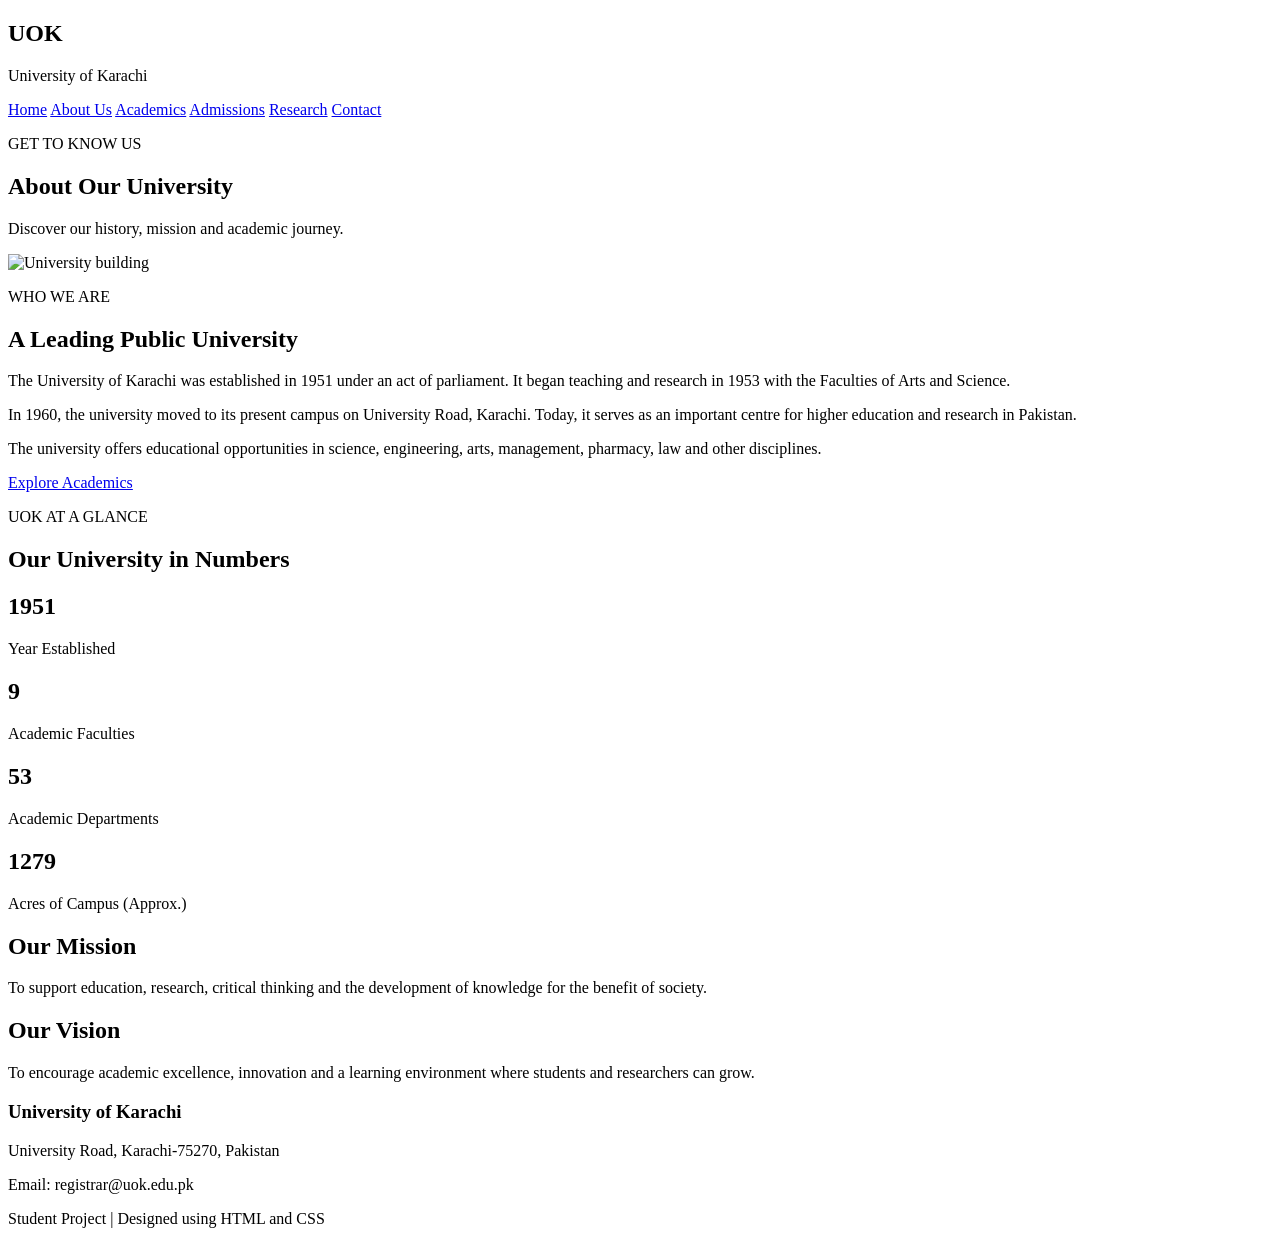
==== about.html @ 8d5c0693 "Add files via upload" ====
<!DOCTYPE html>
<html lang="en">
<head>
    <meta charset="UTF-8">
    <meta name="viewport" content="width=device-width, initial-scale=1.0">
    <title>University of Karachi | About Us</title>
    <link rel="stylesheet" href="style.css">
</head>
<body>

    <header class="header">
        <div class="logo">
            <h2>UOK</h2>
            <p>University of Karachi</p>
        </div>

        <nav>
            <a href="index.html">Home</a>
            <a class="active" href="about.html">About Us</a>
            <a href="academics.html">Academics</a>
            <a href="admissions.html">Admissions</a>
            <a href="research.html">Research</a>
            <a href="contact.html">Contact</a>
        </nav>
    </header>

    <section class="page-banner">
        <p class="tagline">GET TO KNOW US</p>
        <h1>About Our University</h1>
        <p>Discover our history, mission and academic journey.</p>
    </section>

    <section class="about-section">
        <div class="about-image">
            <img
                src="https://images.unsplash.com/photo-1562774053-701939374585?auto=format&fit=crop&w=1000&q=85"
                alt="University building">
        </div>

        <div class="about-text">
            <p class="tagline">WHO WE ARE</p>
            <h2>A Leading Public University</h2>

            <p>
                The University of Karachi was established in
                1951 under an act of parliament. It began
                teaching and research in 1953 with the
                Faculties of Arts and Science.
            </p>

            <p>
                In 1960, the university moved to its present
                campus on University Road, Karachi. Today,
                it serves as an important centre for higher
                education and research in Pakistan.
            </p>

            <p>
                The university offers educational opportunities
                in science, engineering, arts, management,
                pharmacy, law and other disciplines.
            </p>

            <a class="btn" href="academics.html">Explore Academics</a>
        </div>
    </section>

    <section class="facts-section">
        <div class="section-heading">
            <p class="tagline">UOK AT A GLANCE</p>
            <h2>Our University in Numbers</h2>
        </div>

        <div class="facts-container">
            <div class="fact-box">
                <h2>1951</h2>
                <p>Year Established</p>
            </div>

            <div class="fact-box">
                <h2>9</h2>
                <p>Academic Faculties</p>
            </div>

            <div class="fact-box">
                <h2>53</h2>
                <p>Academic Departments</p>
            </div>

            <div class="fact-box">
                <h2>1279</h2>
                <p>Acres of Campus (Approx.)</p>
            </div>
        </div>
    </section>

    <section class="mission-section">
        <div class="mission-card">
            <h2>Our Mission</h2>
            <p>
                To support education, research, critical thinking
                and the development of knowledge for the benefit
                of society.
            </p>
        </div>

        <div class="mission-card">
            <h2>Our Vision</h2>
            <p>
                To encourage academic excellence, innovation
                and a learning environment where students and
                researchers can grow.
            </p>
        </div>
    </section>

    <footer>
        <h3>University of Karachi</h3>
        <p>University Road, Karachi-75270, Pakistan</p>
        <p>Email: registrar@uok.edu.pk</p>
        <p class="copyright">
            Student Project | Designed using HTML and CSS
        </p>
    </footer>

</body>
</html>
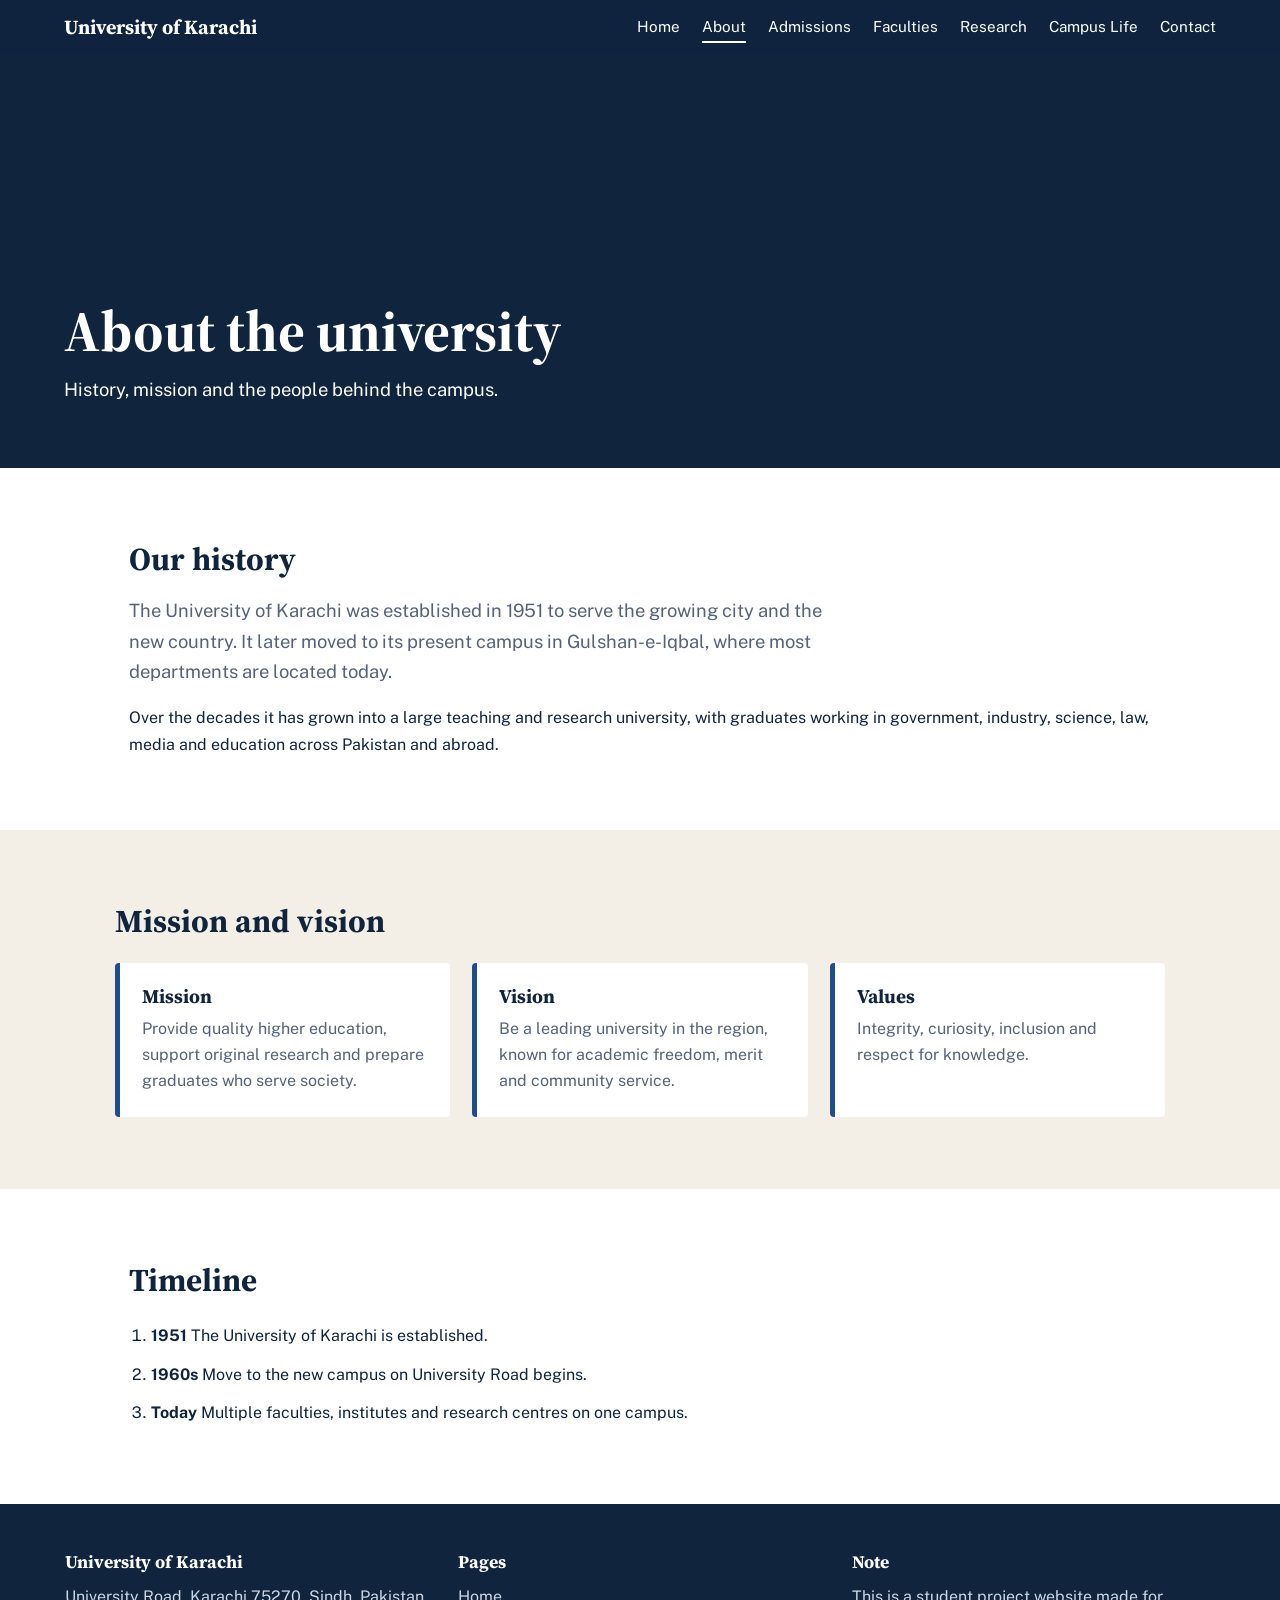
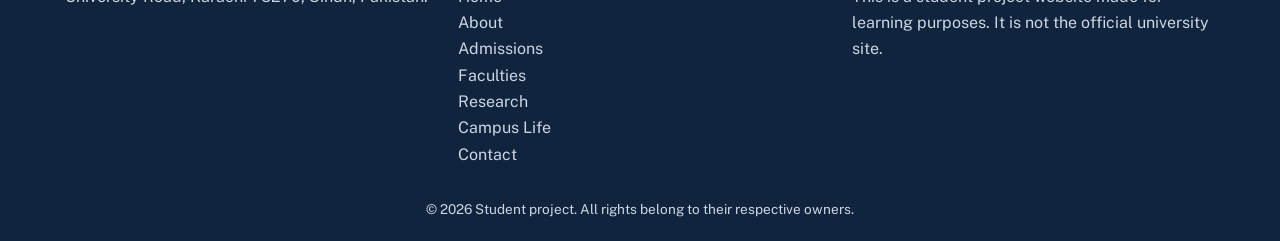
==== commit 10a3965f: "Add faculties and research pages with corresponding styles and scripts - Created faculties.html with" ====
--- a/about.html
+++ b/about.html
@@ -1,128 +1,104 @@
-
-<!DOCTYPE html>
-<html lang="en">
-<head>
-    <meta charset="UTF-8">
-    <meta name="viewport" content="width=device-width, initial-scale=1.0">
-    <title>University of Karachi | About Us</title>
-    <link rel="stylesheet" href="style.css">
-</head>
-<body>
-
-    <header class="header">
-        <div class="logo">
-            <h2>UOK</h2>
-            <p>University of Karachi</p>
-        </div>
-
-        <nav>
-            <a href="index.html">Home</a>
-            <a class="active" href="about.html">About Us</a>
-            <a href="academics.html">Academics</a>
-            <a href="admissions.html">Admissions</a>
-            <a href="research.html">Research</a>
-            <a href="contact.html">Contact</a>
-        </nav>
-    </header>
-
-    <section class="page-banner">
-        <p class="tagline">GET TO KNOW US</p>
-        <h1>About Our University</h1>
-        <p>Discover our history, mission and academic journey.</p>
-    </section>
-
-    <section class="about-section">
-        <div class="about-image">
-            <img
-                src="https://images.unsplash.com/photo-1562774053-701939374585?auto=format&fit=crop&w=1000&q=85"
-                alt="University building">
-        </div>
-
-        <div class="about-text">
-            <p class="tagline">WHO WE ARE</p>
-            <h2>A Leading Public University</h2>
-
-            <p>
-                The University of Karachi was established in
-                1951 under an act of parliament. It began
-                teaching and research in 1953 with the
-                Faculties of Arts and Science.
-            </p>
-
-            <p>
-                In 1960, the university moved to its present
-                campus on University Road, Karachi. Today,
-                it serves as an important centre for higher
-                education and research in Pakistan.
-            </p>
-
-            <p>
-                The university offers educational opportunities
-                in science, engineering, arts, management,
-                pharmacy, law and other disciplines.
-            </p>
-
-            <a class="btn" href="academics.html">Explore Academics</a>
-        </div>
-    </section>
-
-    <section class="facts-section">
-        <div class="section-heading">
-            <p class="tagline">UOK AT A GLANCE</p>
-            <h2>Our University in Numbers</h2>
-        </div>
-
-        <div class="facts-container">
-            <div class="fact-box">
-                <h2>1951</h2>
-                <p>Year Established</p>
-            </div>
-
-            <div class="fact-box">
-                <h2>9</h2>
-                <p>Academic Faculties</p>
-            </div>
-
-            <div class="fact-box">
-                <h2>53</h2>
-                <p>Academic Departments</p>
-            </div>
-
-            <div class="fact-box">
-                <h2>1279</h2>
-                <p>Acres of Campus (Approx.)</p>
-            </div>
-        </div>
-    </section>
-
-    <section class="mission-section">
-        <div class="mission-card">
-            <h2>Our Mission</h2>
-            <p>
-                To support education, research, critical thinking
-                and the development of knowledge for the benefit
-                of society.
-            </p>
-        </div>
-
-        <div class="mission-card">
-            <h2>Our Vision</h2>
-            <p>
-                To encourage academic excellence, innovation
-                and a learning environment where students and
-                researchers can grow.
-            </p>
-        </div>
-    </section>
-
-    <footer>
-        <h3>University of Karachi</h3>
-        <p>University Road, Karachi-75270, Pakistan</p>
-        <p>Email: registrar@uok.edu.pk</p>
-        <p class="copyright">
-            Student Project | Designed using HTML and CSS
-        </p>
-    </footer>
-
-</body>
-</html>
+<!DOCTYPE html>
+<html lang="en">
+
+<head>
+  <meta charset="UTF-8">
+  <meta name="viewport" content="width=device-width, initial-scale=1">
+  <title>About | University of Karachi</title>
+  <link rel="preconnect" href="https://fonts.googleapis.com">
+  <link
+    href="https://fonts.googleapis.com/css2?family=Source+Serif+4:wght@500;700&family=Public+Sans:wght@400;500;600&display=swap"
+    rel="stylesheet">
+  <link rel="stylesheet" href="about.css">
+</head>
+
+<body>
+  <header class="site-header" id="siteHeader">
+    <a class="brand" href="index.html">University of Karachi</a>
+    <button class="menu-btn" id="menuBtn" aria-label="Open menu" aria-expanded="false">Menu</button>
+    <nav>
+      <ul class="nav" id="nav">
+        <li><a href="index.html">Home</a></li>
+        <li><a href="about.html" class="active">About</a></li>
+        <li><a href="admissions.html">Admissions</a></li>
+        <li><a href="faculties.html">Faculties</a></li>
+        <li><a href="research.html">Research</a></li>
+        <li><a href="campus.html">Campus Life</a></li>
+        <li><a href="contact.html">Contact</a></li>
+      </ul>
+    </nav>
+  </header>
+
+  <section class="page-hero">
+    <div class="hero-text">
+      <h1>About the university</h1>
+      <p>History, mission and the people behind the campus.</p>
+    </div>
+  </section>
+
+  <main>
+
+    <section class="section">
+      <h2>Our history</h2>
+      <p class="lead">The University of Karachi was established in 1951 to serve the growing city and the new country.
+        It later moved to its present campus in Gulshan-e-Iqbal, where most departments are located today.</p>
+      <p>Over the decades it has grown into a large teaching and research university, with graduates working in
+        government, industry, science, law, media and education across Pakistan and abroad.</p>
+    </section>
+    <section class="section alt">
+      <h2>Mission and vision</h2>
+      <div class="grid">
+        <article class="card">
+          <h3>Mission</h3>
+          <p>Provide quality higher education, support original research and prepare graduates who serve society.</p>
+        </article>
+        <article class="card">
+          <h3>Vision</h3>
+          <p>Be a leading university in the region, known for academic freedom, merit and community service.</p>
+        </article>
+        <article class="card">
+          <h3>Values</h3>
+          <p>Integrity, curiosity, inclusion and respect for knowledge.</p>
+        </article>
+      </div>
+    </section>
+    <section class="section">
+      <h2>Timeline</h2>
+      <ol class="timeline">
+        <li><b>1951</b> The University of Karachi is established.</li>
+        <li><b>1960s</b> Move to the new campus on University Road begins.</li>
+        <li><b>Today</b> Multiple faculties, institutes and research centres on one campus.</li>
+      </ol>
+    </section>
+  </main>
+
+  <footer class="site-footer">
+    <div class="footer-grid">
+      <div>
+        <h3>University of Karachi</h3>
+        <p>University Road, Karachi 75270, Sindh, Pakistan.</p>
+      </div>
+      <div>
+        <h3>Pages</h3>
+        <ul>
+          <li><a href="index.html">Home</a></li>
+          <li><a href="about.html">About</a></li>
+          <li><a href="admissions.html">Admissions</a></li>
+          <li><a href="faculties.html">Faculties</a></li>
+          <li><a href="research.html">Research</a></li>
+          <li><a href="campus.html">Campus Life</a></li>
+          <li><a href="contact.html">Contact</a></li>
+        </ul>
+      </div>
+      <div>
+        <h3>Note</h3>
+        <p>This is a student project website made for learning purposes. It is not the official university site.</p>
+      </div>
+    </div>
+    <p class="copy">&copy; 2026 Student project. All rights belong to their respective owners.</p>
+  </footer>
+  <button class="to-top" id="toTop" aria-label="Back to top">Top</button>
+  <script src="script.js"></script>
+</body>
+
+</html>
--- a/about.css
+++ b/about.css
@@ -0,0 +1,328 @@
+* {
+  box-sizing: border-box;
+  margin: 0;
+  padding: 0;
+}
+:root {
+  --ink: #10243e;
+  --blue: #1d4e89;
+  --sand: #f3efe6;
+  --brick: #a8432a;
+  --white: #ffffff;
+  --muted: #55627a;
+}
+html {
+  scroll-behavior: smooth;
+}
+body {
+  font-family: "Public Sans", Arial, sans-serif;
+  color: var(--ink);
+  background: var(--white);
+  line-height: 1.65;
+}
+a {
+  color: inherit;
+}
+h1,
+h2,
+h3,
+.brand {
+  font-family: "Source Serif 4", Georgia, serif;
+  line-height: 1.2;
+}
+:focus-visible {
+  outline: 3px solid var(--brick);
+  outline-offset: 2px;
+}
+
+.site-header {
+  position: fixed;
+  top: 0;
+  left: 0;
+  right: 0;
+  z-index: 50;
+  display: flex;
+  align-items: center;
+  justify-content: space-between;
+  padding: 14px 5vw;
+  background: rgba(16, 36, 62, 0.92);
+  color: var(--white);
+  transition: box-shadow 0.3s;
+}
+.site-header.scrolled {
+  box-shadow: 0 4px 18px rgba(0, 0, 0, 0.3);
+}
+.brand {
+  font-size: 1.25rem;
+  font-weight: 700;
+  text-decoration: none;
+}
+.nav {
+  display: flex;
+  gap: 22px;
+  list-style: none;
+}
+.nav a {
+  text-decoration: none;
+  font-size: 0.95rem;
+  padding: 6px 0;
+  border-bottom: 2px solid transparent;
+}
+.nav a:hover,
+.nav a.active {
+  border-color: var(--white);
+}
+.menu-btn {
+  display: none;
+  background: none;
+  border: 1px solid var(--white);
+  color: var(--white);
+  padding: 6px 14px;
+  border-radius: 4px;
+  font: inherit;
+  cursor: pointer;
+}
+
+/* Hero: put your photo in images/ and the name sits on top of it */
+.hero,
+.page-hero {
+  position: relative;
+  display: flex;
+  align-items: flex-end;
+  color: var(--white);
+  background-color: var(--ink);
+  background-size: cover;
+  background-position: center;
+}
+.hero {
+  min-height: 100vh;
+  padding: 0 5vw 12vh;
+}
+.page-hero {
+  min-height: 52vh;
+  padding: 0 5vw 7vh;
+}
+.hero-text {
+  max-width: 760px;
+}
+.hero h1 {
+  font-size: clamp(2.6rem, 7vw, 5rem);
+  font-weight: 700;
+  margin-bottom: 14px;
+}
+.page-hero h1 {
+  font-size: clamp(2.2rem, 5vw, 3.6rem);
+  margin-bottom: 10px;
+}
+.hero p,
+.page-hero p {
+  font-size: 1.15rem;
+  max-width: 560px;
+}
+
+.section {
+  padding: 72px 5vw;
+  max-width: 1150px;
+  margin: 0 auto;
+}
+.alt {
+  max-width: none;
+  background: var(--sand);
+}
+.alt > * {
+  max-width: 1050px;
+  margin-left: auto;
+  margin-right: auto;
+}
+.section h2 {
+  font-size: 2rem;
+  margin-bottom: 18px;
+}
+.lead {
+  font-size: 1.15rem;
+  max-width: 720px;
+  margin-bottom: 18px;
+  color: var(--muted);
+}
+.small {
+  font-size: 0.9rem;
+  color: var(--muted);
+  margin-top: 14px;
+}
+
+.btn {
+  display: inline-block;
+  background: var(--brick);
+  color: var(--white);
+  padding: 12px 24px;
+  border: 2px solid var(--brick);
+  border-radius: 4px;
+  text-decoration: none;
+  font:
+    600 1rem "Public Sans",
+    sans-serif;
+  cursor: pointer;
+  margin: 6px 8px 6px 0;
+}
+.btn:hover {
+  background: #8a351f;
+  border-color: #8a351f;
+}
+.btn.ghost {
+  background: transparent;
+  color: var(--ink);
+  border-color: var(--ink);
+}
+.btn.ghost:hover {
+  background: var(--ink);
+  color: var(--white);
+}
+
+.grid {
+  display: grid;
+  grid-template-columns: repeat(auto-fit, minmax(240px, 1fr));
+  gap: 22px;
+  margin-top: 22px;
+}
+.card {
+  background: var(--white);
+  border-left: 5px solid var(--blue);
+  padding: 22px;
+  border-radius: 4px;
+}
+.card h3 {
+  font-size: 1.2rem;
+  margin-bottom: 8px;
+}
+.card p {
+  color: var(--muted);
+}
+
+.stats {
+  display: grid;
+  grid-template-columns: repeat(auto-fit, minmax(180px, 1fr));
+  gap: 20px;
+  text-align: center;
+  padding-top: 56px;
+  padding-bottom: 20px;
+}
+.stat .num {
+  display: block;
+  font:
+    700 2.8rem "Source Serif 4",
+    Georgia,
+    serif;
+  color: var(--blue);
+}
+.notices {
+  list-style: none;
+}
+.notices li {
+  padding: 14px 0;
+  border-bottom: 1px solid #d9d4c7;
+}
+.notices strong {
+  display: inline-block;
+  min-width: 130px;
+  color: var(--brick);
+}
+.steps,
+.timeline {
+  padding-left: 22px;
+}
+.steps li,
+.timeline li {
+  padding: 6px 0;
+}
+
+.site-footer {
+  background: var(--ink);
+  color: #cdd6e4;
+  padding: 48px 5vw 20px;
+}
+.footer-grid {
+  display: grid;
+  grid-template-columns: repeat(auto-fit, minmax(220px, 1fr));
+  gap: 30px;
+  max-width: 1150px;
+  margin: 0 auto;
+}
+.site-footer h3 {
+  color: var(--white);
+  margin-bottom: 10px;
+  font-size: 1.1rem;
+}
+.site-footer ul {
+  list-style: none;
+}
+.site-footer a {
+  text-decoration: none;
+}
+.site-footer a:hover {
+  text-decoration: underline;
+}
+.copy {
+  text-align: center;
+  margin-top: 30px;
+  font-size: 0.85rem;
+}
+
+.to-top {
+  position: fixed;
+  right: 20px;
+  bottom: 20px;
+  background: var(--brick);
+  color: var(--white);
+  border: 0;
+  padding: 12px 16px;
+  border-radius: 4px;
+  cursor: pointer;
+  opacity: 0;
+  pointer-events: none;
+  transition: opacity 0.3s;
+  font:
+    600 0.9rem "Public Sans",
+    sans-serif;
+}
+.to-top.show {
+  opacity: 1;
+  pointer-events: auto;
+}
+
+@media (max-width: 860px) {
+  .menu-btn {
+    display: block;
+  }
+  .nav {
+    display: none;
+    position: absolute;
+    top: 100%;
+    left: 0;
+    right: 0;
+    flex-direction: column;
+    gap: 0;
+    background: var(--ink);
+    padding: 8px 5vw 16px;
+  }
+  .nav.open {
+    display: flex;
+  }
+  .nav a {
+    display: block;
+    padding: 12px 0;
+  }
+}
+@media (prefers-reduced-motion: reduce) {
+  html {
+    scroll-behavior: auto;
+  }
+  * {
+    transition: none !important;
+  }
+}
+
+.page-hero {
+  background-image:
+    linear-gradient(to top, rgba(16, 36, 62, 0.88), rgba(16, 36, 62, 0.35)),
+    url("images/hero-about.jpg");
+}
